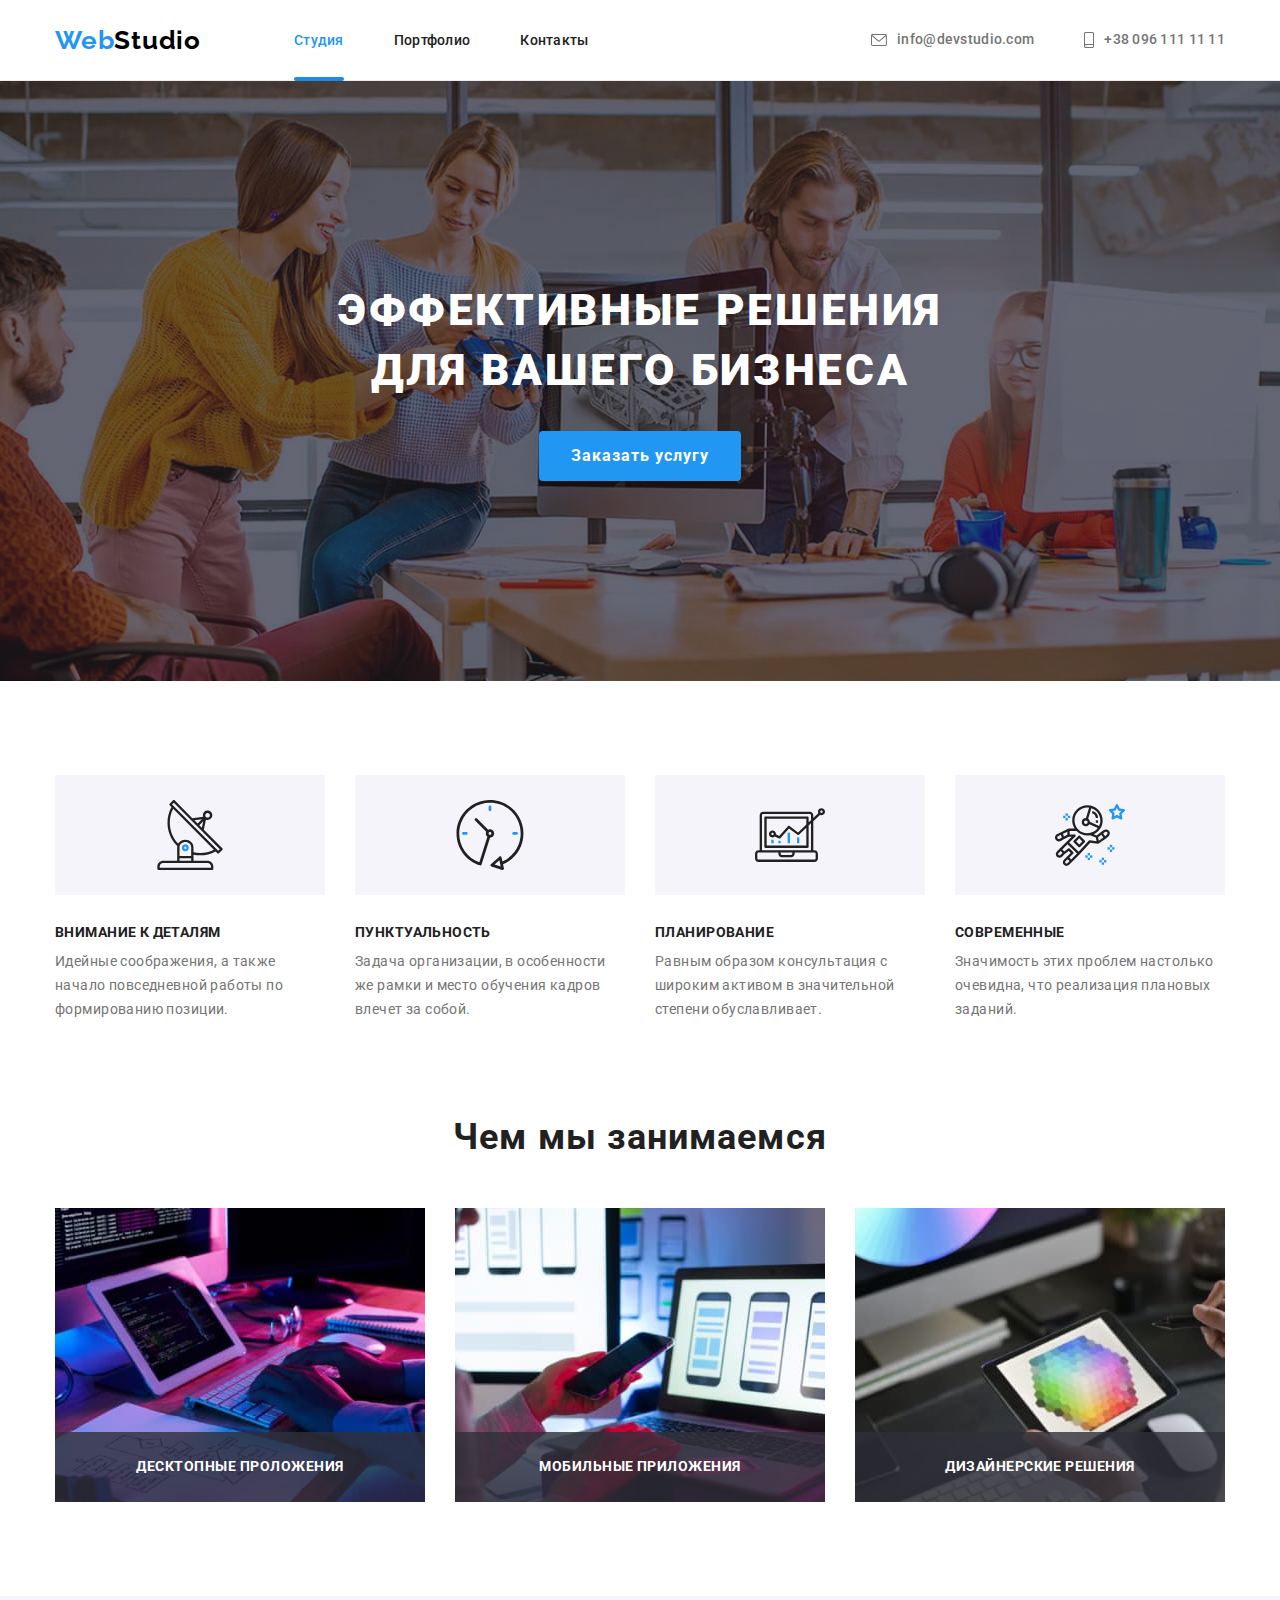
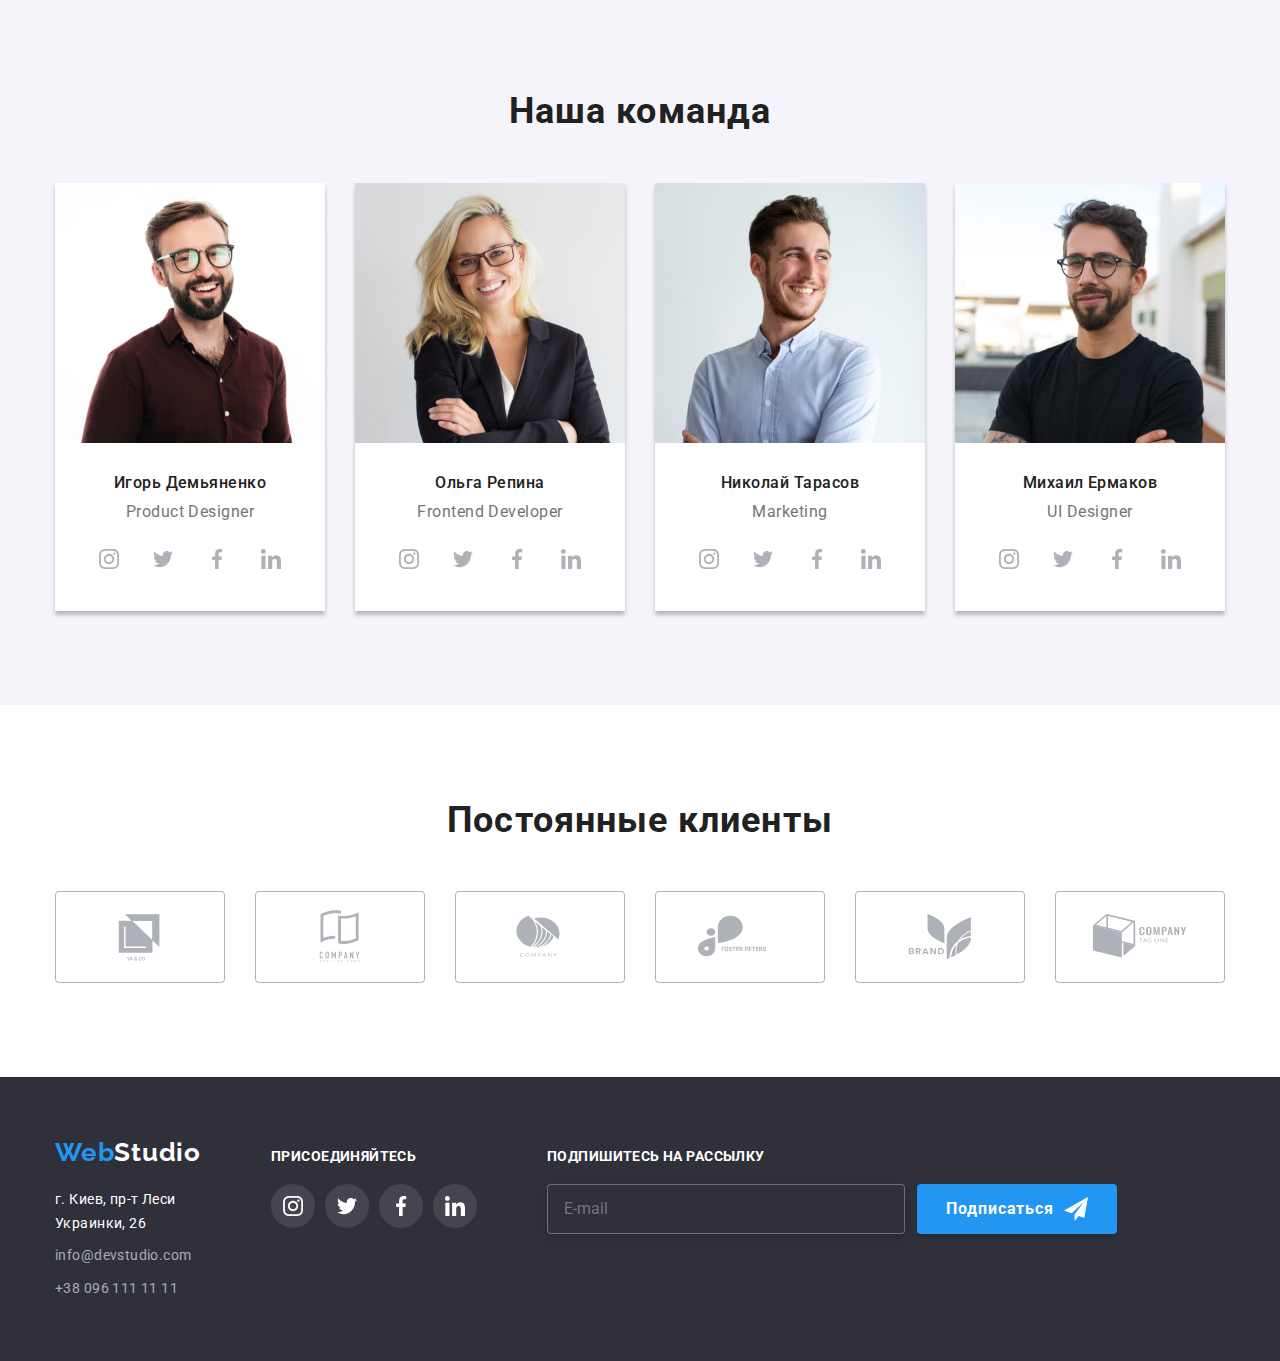
==== index.html @ 9cab1319 "HW06-prefinal" ====
<!DOCTYPE html>
<html lang="ru">

<head>
    <meta charset="UTF-8">
    <meta http-equiv="X-UA-Compatible" content="IE=edge">
    <meta name="viewport" content="width=device-width, initial-scale=1.0">
    <link href="https://fonts.googleapis.com/css2?family=Raleway:wght@700&family=Roboto:wght@400;500;700;900&display=swap"
        rel="stylesheet">
    <link rel="stylesheet" href="https://cdnjs.cloudflare.com/ajax/libs/modern-normalize/1.0.0/modern-normalize.min.css">
    <link rel="stylesheet" href="./css/styles.css">
    <title>WebStudio</title>
</head>

<body>
    <header class="header">
        <div class="container header-container">
            <nav class="navigation">
                <a class="logo link" href="/" lang="en">
                    Web<span class="logo-studio">Studio</span>
                </a>
                <ul class="nav-list list">
                    <li class="nav-list-item">
                        <a class="nav-list-link nav-list-link-active link transition" href="./index.html">Студия</a>
                        <!-- <div class="nav-list-active">                        
                        </div> -->
                    </li>
                    <li class="nav-list-item">
                        <a class="nav-list-link link transition" href="./portfolio.html">Портфолио</a>
                    </li>
                    <li class="nav-list-item">
                        <a class="nav-list-link link transition" href="">Контакты</a>
                    </li>
                </ul>
            </nav>
            <ul class="contact list">
                <li class="contact-mail">
                    <a class="contact-list-link link transition" href="mailto:info@devstudio.com">
                        <svg class="contact-icon" width="16" height="12">
                            <use href="./images/symbol-defs.svg#email"></use>
                        </svg>
                        info@devstudio.com
                    </a>
                </li>
                <li class="contact-number">
                    <a class="contact-list-link link transition" href="tel:+380961111111">
                        <svg class="contact-icon" width="10" height="16">
                            <use href="./images/symbol-defs.svg#smartphone"></use>
                        </svg>
                        +38 096 111 11 11
                    </a>
                </li>          
            </ul>
        </div>
    </header>

    <main>
        <section class="hero">
            <div class="container hero-container">
                    <h1 class="main-title">Эффективные решения <br> для вашего бизнеса</h1>
                    <button class="modal-button" data-modal-open type="button" >Заказать услугу</button>
                    <div class="backdrop is-hidden" data-modal>
                        <div class="modal">
                            <button class="modal-close-button" data-modal-close>
                                <svg class="modal-close-icon" width="11" height="11">
                                    <use href="./images/symbol-defs.svg#icon-close"></use>
                                </svg>
                            </button>
                            <form class="modal-form" name="modal">
                                <p class="modal-form-title">Оставьте свои данные, мы вам перезвоним</p>
                                <label class="modal-form-label" for="name">Имя
                                    <span class="modal-form-field">
                                        <input class="modal-form-input" type="text" name="name" id="name" required autofocus />
                                        <svg class="modal-form-field-icon" width="18" height="18">
                                            <use href="./images/symbol-defs.svg#icon-person-modal"></use>
                                        </svg>
                                    </span>
                                </label>
                                <label class="modal-form-label" for="tel">Телефон
                                    <span class="modal-form-field">
                                        <input class="modal-form-input" type="tel" name="tel" id="tel" required/>
                                        <svg class="modal-form-field-icon" width="18" height="18">
                                            <use href="./images/symbol-defs.svg#icon-phone-modal"></use>
                                        </svg>
                                    </span>
                                </label>
                                <label class="modal-form-label" for="">Почта
                                    <span class="modal-form-field">
                                        <input class="modal-form-input" type="email" name="email" id="" required/>
                                        <svg class="modal-form-field-icon" width="18" height="18">
                                            <use href="./images/symbol-defs.svg#icon-email-modal"></use>
                                        </svg>
                                    </span>
                                </label>
                                <label class="modal-form-label">Комментарий
                                    <span class="modal-form-field">
                                        <textarea class="modal-form-textarea" name="comment" placeholder="Введите текст"></textarea>
                                    </span>
                                </label>
                                
                                <div class="modal-form-policy">
                                    <input  class="modal-form-policy-input visually-hidden" type="checkbox" name="policy" id="policy-check" required/>
                                    <label class="modal-form-policy-label" for="policy-check">Соглашаюсь с рассылкой и принимаю&nbsp;<a href="">Условия договора</a></label>
                                </div>
                                <button type="submit" class="modal-form-button">Отправить</button>
                            </form>
                        </div>
                    </div>
            </div>
        </section>

        <section class="section">
            
            <div class="container"> 
                <h2 class="section-name visually-hidden">Преимущества студии</h2>
                <ul class="features-list list">
                    <li class="features-list-item">
                        <div class="features-img">
                            <svg width="70" height="70">
                                <use href="./images/symbol-defs.svg#antenna" ></use>
                            </svg>
                        </div>
                            <h3 class="features-list-title">Внимание к деталям</h3>
                            <p class="features-list-content">Идейные соображения, а также начало повседневной работы по формированию позиции.</p>
                        
                    </li>
                    <li class="features-list-item">
                        <div class="features-img">
                            <svg width="70" height="70">
                                <use href="./images/symbol-defs.svg#clock"></use>
                            </svg>
                        </div>
                            <h3 class="features-list-title">Пунктуальность</h3>
                            <p class="features-list-content">Задача организации, в особенности же рамки и место обучения кадров влечет за собой.</p>
                        
                    </li>
                    <li class="features-list-item">
                        <div class="features-img">
                            <svg width="70" height="70">
                                <use href="./images/symbol-defs.svg#diagram"></use>
                            </svg>
                        </div>
                            <h3 class="features-list-title">Планирование</h3>
                            <p class="features-list-content">Равным образом консультация с широким активом в значительной степени обуславливает.</p>
                        
                    </li>
                    <li class="features-list-item">
                        <div class="features-img">
                            <svg width="70" height="70">
                                <use href="./images/symbol-defs.svg#astronaut"></use>
                            </svg>
                        </div>
                            <h3 class="features-list-title">Современные</h3>
                            <p class="features-list-content">Значимость этих проблем настолько очевидна, что реализация плановых заданий.</p>
                        
                    </li>
                </ul>
            </div>
        </section>

        <section class="section benefits-section">
            <div class="container">
                <h2 class="section-name benefits">Чем мы занимаемся</h2>
                <ul class="benefits-list list">
                    <li>
                        <div class="benefits-thumb">
                            <img src="./images/webstudiocoding.jpg" alt="Десктопные проложения" width="370">
                            <div class="benefits-name">
                                <h3 class="benefits-name-description">Десктопные проложения</h3>
                            </div>
                        </div>
                    </li>
                    <li>
                        <div class="benefits-thumb">
                            <img src="./images/webstudiomobile.jpg" alt="Мобильные приложения" width="370">
                            <div class="benefits-name">
                                <h3 class="benefits-name-description">Мобильные приложения</h3>
                            </div>
                        </div>
                    </li>
                    <li>
                        <div class="benefits-thumb">
                            <img src="./images/webstudiocolors.jpg" alt="Дизайнерские решения" width="370">
                            <div class="benefits-name">
                                <h3 class="benefits-name-description">Дизайнерские решения</h3>
                            </div>
                        </div>
                    </li>
                </ul>
            </div>
        </section>

        <section class="section-secondary section">
            <div class="container">
                <h2 class="section-name team-name">Наша команда</h2>
                <ul class="team-list list">
                    <li class="team-list-item">
                        <img src="./images/img.jpg" alt="Игорь Демьяненко" width="270">
                        <div class="team-list-content">
                            <h3 class="team-list-name">Игорь Демьяненко</h3>
                            <p class="team-list-description" lang="en">Product Designer</p>
                            <ul class="social-list">
                                <li class="social-list-item">
                                    <a class="social-list-link" href="https://www.instagram.com">
                                        <svg class="social-list-icon" width="20" height="20">
                                            <use href="./images/symbol-defs.svg#instagram"></use>
                                        </svg>
                                    </a>
                                </li>
                                <li class="social-list-item">
                                    <a class="social-list-link" href="https://twitter.com">
                                        <svg class="social-list-icon" width="20" height="20">
                                            <use href="./images/symbol-defs.svg#twitter"></use>
                                        </svg>
                                    </a>
                                </li>
                                <li class="social-list-item">
                                    <a class="social-list-link" href="https://www.facebook.com/">
                                        <svg class="social-list-icon" width="20" height="20">
                                            <use href="./images/symbol-defs.svg#facebook"></use>
                                        </svg>
                                    </a>
                                </li>
                                <li class="social-list-item">
                                    <a class="social-list-link" href="https://linkedin.com">
                                        <svg class="social-list-icon" width="20" height="20">
                                            <use href="./images/symbol-defs.svg#linkedin"></use>
                                        </svg>
                                    </a>
                                </li>
                            </ul>
                        </div>
                    </li>
                    <li class="team-list-item">
                        <img src="./images/img2.jpg" alt="Ольга Репина" width="270">
                        <div class="team-list-content">
                            <h3 class="team-list-name">Ольга Репина</h3>
                            <p class="team-list-description" lang="en">Frontend Developer</p>
                            <ul class="social-list">
                                <li class="social-list-item">
                                    <a class="social-list-link" href="https://www.instagram.com">
                                        <svg class="social-list-icon" width="20" height="20">
                                            <use href="./images/symbol-defs.svg#instagram"></use>
                                        </svg>
                                    </a>
                                </li>
                                <li class="social-list-item">
                                    <a class="social-list-link" href="https://twitter.com">
                                        <svg class="social-list-icon" width="20" height="20">
                                            <use href="./images/symbol-defs.svg#twitter"></use>
                                        </svg>
                                    </a>
                                </li>
                                <li class="social-list-item">
                                    <a class="social-list-link" href="https://www.facebook.com/">
                                        <svg class="social-list-icon" width="20" height="20">
                                            <use href="./images/symbol-defs.svg#facebook"></use>
                                        </svg>
                                    </a>
                                </li>
                                <li class="social-list-item">
                                    <a class="social-list-link" href="https://linkedin.com">
                                        <svg class="social-list-icon" width="20" height="20">
                                            <use href="./images/symbol-defs.svg#linkedin"></use>
                                        </svg>
                                    </a>
                                </li>
                            </ul>
                        </div>
                    </li>
                    <li class="team-list-item">
                        <img src="./images/img3.jpg" alt="Николай Тарасов" width="270">
                        <div class="team-list-content">
                            <h3 class="team-list-name">Николай Тарасов</h3>
                            <p class="team-list-description" lang="en">Marketing</p>
                            <ul class="social-list">
                                <li class="social-list-item">
                                    <a class="social-list-link" href="https://www.instagram.com">
                                        <svg class="social-list-icon" width="20" height="20">
                                            <use href="./images/symbol-defs.svg#instagram"></use>
                                        </svg>
                                    </a>
                                </li>
                                <li class="social-list-item">
                                    <a class="social-list-link" href="https://twitter.com">
                                        <svg class="social-list-icon" width="20" height="20">
                                            <use href="./images/symbol-defs.svg#twitter"></use>
                                        </svg>
                                    </a>
                                </li>
                                <li class="social-list-item">
                                    <a class="social-list-link" href="https://www.facebook.com/">
                                        <svg class="social-list-icon" width="20" height="20">
                                            <use href="./images/symbol-defs.svg#facebook"></use>
                                        </svg>
                                    </a>
                                </li>
                                <li class="social-list-item">
                                    <a class="social-list-link" href="https://linkedin.com">
                                        <svg class="social-list-icon" width="20" height="20">
                                            <use href="./images/symbol-defs.svg#linkedin"></use>
                                        </svg>
                                    </a>
                                </li>
                            </ul>
                        </div>
                    </li>
                    <li class="team-list-item">
                        <img src="./images/img4.jpg" alt="Михаил Ермаков" width="270">
                        <div class="team-list-content">
                            <h3 class="team-list-name">Михаил Ермаков</h3>
                            <p class="team-list-description" lang="en">UI Designer</p>
                            <ul class="social-list">
                                <li class="social-list-item">
                                    <a class="social-list-link" href="https://www.instagram.com">
                                        <svg class="social-list-icon" width="20" height="20">
                                            <use href="./images/symbol-defs.svg#instagram"></use>
                                        </svg>
                                    </a>
                                </li>
                                <li class="social-list-item">
                                    <a class="social-list-link" href="https://twitter.com">
                                        <svg class="social-list-icon" width="20" height="20">
                                            <use href="./images/symbol-defs.svg#twitter"></use>
                                        </svg>
                                    </a>
                                </li>
                                <li class="social-list-item">
                                    <a class="social-list-link" href="https://www.facebook.com/">
                                        <svg class="social-list-icon" width="20" height="20">
                                            <use href="./images/symbol-defs.svg#facebook"></use>
                                        </svg>
                                    </a>
                                </li>
                                <li class="social-list-item">
                                    <a class="social-list-link" href="https://linkedin.com">
                                        <svg class="social-list-icon" width="20" height="20">
                                            <use href="./images/symbol-defs.svg#linkedin"></use>
                                        </svg>
                                    </a>
                                </li>
                            </ul>
                        </div>
                    </li>
                </ul>
            </div>
        </section>
        
        <section class="section clients-section">
            <div class="container">
            <h2 class="section-name">Постоянные клиенты</h2>
            <ul class="clients-list">
                <li class="client-list-item">
                    <a class="client-list-link" href="">
                        <svg class="client-list-icon" width="106" height="60">
                            <use href="./images/symbol-defs.svg#logo1"></use>
                        </svg>
                    </a>
                </li>
                <li class="client-list-item">
                    <a class="client-list-link" href="">
                        <svg class="client-list-icon" width="106" height="60">
                            <use href="./images/symbol-defs.svg#logo2"></use>
                        </svg>
                    </a>
                </li>
                <li class="client-list-item">
                    <a class="client-list-link" href="">
                        <svg class="client-list-icon" width="106" height="60">
                            <use href="./images/symbol-defs.svg#logo3"></use>
                        </svg>
                    </a>
                </li>
                <li class="client-list-item">
                    <a class="client-list-link" href="">
                        <svg class="client-list-icon" width="106" height="60">
                            <use href="./images/symbol-defs.svg#logo4"></use>
                        </svg>
                    </a>
                </li>
                <li class="client-list-item">
                    <a class="client-list-link" href="">
                        <svg class="client-list-icon" width="106" height="60">
                            <use href="./images/symbol-defs.svg#logo5"></use>
                        </svg>
                    </a>
                </li>
                <li class="client-list-item">
                    <a class="client-list-link" href="">
                        <svg class="client-list-icon" width="106" height="60">
                            <use href="./images/symbol-defs.svg#logo6"></use>
                        </svg>
                    </a>
                </li>
            </ul>
        </div>
        </section>
    </main>

    <footer class="footer">
        <div class="container footer-container">
            <div class="footer-address">
                <a class="logo link" href="/" lang="en">
                    Web<span class="logo-studio-footer">Studio</span>
                </a>
                <address>
                    <ul class="adress-list list">
                        <li class="adress-list-item">
                            <a class="adress-map link" href="https://goo.gl/maps/yVHB91Ff4ipXdXSTA">г. Киев, пр-т Леси Украинки, 26</a>
                        </li>
                        <li class="adress-list-item">
                            <a class="adress-mail link" href="mailto:info@devstudio.com">info@devstudio.com</a>
                        </li>
                        <li class="adress-list-item">
                            <a class="adress-number link" href="tel:+380961111111">+38 096 111 11 11</a>
                        </li>
                    </ul>
                </address>
            </div>
            <div class="footer-social">
                <h3 class="footer-social-list-name">Присоединяйтесь</h3>
                <ul class="footer-social-list">
                    <li class="footer-social-list-item">
                        <a class="footer-social-list-link" href="https://www.instagram.com">
                            <svg class="footer-social-list-icon" width="20" height="20">
                                <use href="./images/symbol-defs.svg#instagram"></use>
                            </svg>
                        </a>
                    </li>
                    <li class="footer-social-list-item">
                        <a class="footer-social-list-link" href="https://twitter.com">
                            <svg class="footer-social-list-icon" width="20" height="20">
                                <use href="./images/symbol-defs.svg#twitter"></use>
                            </svg>
                        </a>
                    </li>
                    <li class="footer-social-list-item">
                        <a class="footer-social-list-link" href="https://www.facebook.com/">
                            <svg class="footer-social-list-icon" width="20" height="20">
                                <use href="./images/symbol-defs.svg#facebook"></use>
                            </svg>
                        </a>
                    </li>
                    <li class="footer-social-list-item">
                        <a class="footer-social-list-link" href="https://linkedin.com">
                            <svg class="footer-social-list-icon" width="20" height="20">
                                <use href="./images/symbol-defs.svg#linkedin"></use>
                            </svg>
                        </a>
                    </li>
                </ul>
            </div>
            <div class="footer-subscribe">
                <h3 class="footer-subscribe-name">Подпишитесь на рассылку</h3>
                <form class="footer-subscribe-form">
                    <label class="footer-subscribe-label">
                        <input class="footer-subscribe-input" type="email" name="email" placeholder="E-mail">
                    </label>
                    <div class="footer-subscribe-button-div">
                        <button class="footer-subscribe-button" type="submit" class="footer-subscribe-button">  Подписаться
                            <svg class="footer-subscribe-button-icon" width="24" height="24">
                                <use href="./images/symbol-defs.svg#icon-send" width="24" height="24"></use>
                            </svg>
                        </button>
                    </div>
                </form>
            </div>
        </div>
    </footer>
    <script src="./js/modal.js"></script>
</body>

</html>
---- css/styles.css ----
:root {
  --main-color: #ffffff;
  --secondary-color: #2196f3;
  --background-footer: #2f303a;
  --background-section: #f5f4fa;
  --primary-text-color: #212121;
  --seconary-text-color: #757575;
  --icon-color: #afb1b8;
}



body {
  background-color: var(--main-color);
  font-family: Roboto, sans-serif;
}
.list {
  list-style: none;
 }
.link {
  text-decoration: none;
}

h1,
h2,
h3,
h4,
h5,
h6,
p {
  margin-top: 0;
  margin-bottom: 0;
}

ul,
ol {
  margin-top: 0;
  margin-bottom: 0;
  padding-left: 0;
}

img {
  display: block;
  max-width: 100%;
  height: auto;
}

address {
  font-style: normal;
}

.container {
  width: 1200px;
  padding-left: 15px;
  padding-right: 15px;
  margin-left: auto;
  margin-right: auto;
}

.transition {
  transition-property: color;
  transition-duration: 250ms;
  transition-timing-function: cubic-bezier(0.4, 0, 0.2, 1);
}


/* ======START HEADER========= */

.section {
  padding-top: 94px;
  padding-bottom: 94px;
}

.header {
  border-bottom: 1px solid #ececec;
}

.header a {
  /* padding-top: 32px;
  padding-bottom: 32px; */
  margin: 0;
  bottom:-1px
}

.header-container {
  display: flex;
  align-items: center;
  
  
}

.navigation {
  display: flex;
  align-items: center;
}

.nav-list {
  display: flex;
  align-items: center;
  margin-left: 93px;
}

.nav-list-item:not(:last-child) {
  margin-right: 50px;
}

.contact {
  display: flex;
  align-items: center;
  margin-left: auto;
}

.nav-list-link {
  position: relative;
  display: block;
  font-weight: 500;
  font-size: 14px;
  line-height: 1.14;
  letter-spacing: 0.02em;
  color: var(--primary-text-color);
  padding-bottom: 32px;
  padding-top: 32px;
  border: -1px;
}


.nav-list-item {
  position: relative;
  height: 100%;
}

/* .nav-list-link {
  position: relative;
  height: 100%;
  display: block;
} */




/* .nav-list-link:active::after {
  opacity: 1;
} */

/* .nav-list-active {
  position: absolute;
  content: "";
} */

/* .nav-list-active::after {
  position: absolute;
  bottom: 0;
  content: "";
  color: var(--secondary-color);
  width: 100%;
  height: 4px;

  display: flex;
  align-items: center;
  justify-content: center;
} */

.nav-list-link:hover,
.nav-list-link:focus
{
  color: var(--secondary-color);
}

.nav-list-link-active::after {
  position: absolute;
  content: "";
  display: block;
  width: 100%;
  height: 4px;
  background-color: #188ce8;
  bottom: 0;
  opacity: 1;
  border-radius: 2px;
 
}

.nav-list-link-active{
  color: var(--secondary-color);
}

.contact-number {
  margin-left: 50px;
}

.contact-list-link {
  display: flex;
  align-items: center;
  font-weight: 500;
  font-size: 14px;
  line-height: 1.14;
  letter-spacing: 0.02em;
  color: var(--seconary-text-color);
  /* transition-property: color;
  transition-duration: 250ms;
  transition-timing-function: cubic-bezier(0.4, 0, 0.2, 1); */
}
.contact-list-link:hover,
.contact-list-link:focus {
  color: var(--secondary-color);
}

.contact-icon {
  margin-right: 10px;
  fill: currentColor;
}


.logo {
  display: block;
  font-family: Raleway, sans-serif;
  font-weight: 700;
  font-size: 26px;
  line-height: 1.19;
  letter-spacing: 0.03em;
  color: var(--secondary-color);
}
.logo-studio {
  font-family: Raleway, sans-serif;
  font-weight: 700;
  font-size: 26px;
  line-height: 1.19;
  letter-spacing: 0.03em;
  color: #000000;
}

/* ========END HEADER========= */
/* =====START HERO======= */
.hero {
  background-image: linear-gradient(
      rgba(47, 48, 58, 0.4),
      rgba(47, 48, 58, 0.4)
    ),
    url(../images/bgimagehero-min.jpg);
  background-size: cover;
  background-color: var(--background-footer);
  padding-top: 200px;
  padding-bottom: 200px;
  max-width: 1600px;
  margin-left: auto;
  margin-right: auto;
  background-repeat: no-repeat;
  background-position: center;
}

.hero-container {
  display: flex;
  flex-direction: column;
  align-items: center;
}

.main-title {
  font-weight: 900;
  font-size: 44px;
  line-height: 1.36;
  text-align: center;
  letter-spacing: 0.06em;
  text-transform: uppercase;
  color: var(--main-color);
}

/* _____________MODAL_____ */

.modal-button {
  font-family: Roboto, sans-serif;
  font-weight: 700;
  font-size: 16px;
  line-height: 1.87;
  display: flex;
  align-items: center;
  text-align: center;
  letter-spacing: 0.06em;

  margin-top: 30px;
  padding: 10px 32px 10px 32px;
  min-width: 200px;

  color: var(--main-color);
  background: var(--secondary-color);
  box-shadow: 0px 4px 4px rgba(0, 0, 0, 0.15);
  border-style: hidden;
  border-radius: 4px;
  cursor: pointer;

  transition-property: background;
  transition-duration: 250ms;
  transition-timing-function: cubic-bezier(0.4, 0, 0.2, 1);
}

.modal-button:hover,
.modal-button:focus {
  background: #188ce8;
  box-shadow: 0px 4px 4px rgba(0, 0, 0, 0.15);
  border-radius: 4px;
}



.backdrop {
  position: fixed;
  top: 0;
  left: 0;
  width: 100%;
  height: 100%;
  background-color: rgba(0, 0, 0, 0.2);
  z-index: 99;

  transition: opacity 250ms cubic-bezier(0.4, 0, 0.2, 1),
  visibility 250ms cubic-bezier(0.4, 0, 0.2, 1);
 
}

.backdrop.is-hidden{
  opacity: 0;
  pointer-events: none;
  visibility: collapse;
}


.modal {
  position: absolute;
  width: 528px;
  height: 581px;
  left: 50%;
  top: 50%;
  transform: translate(-50%, -50%);
  padding: 40px;
  
  background-color: var(--main-color);
}

.modal-close-button {
  display: flex;
  align-items: center;
  justify-content: center;
  position: absolute;
  top: 8px;
  right: 8px;
  width: 30px;
  height: 30px;
  border-radius: 50%;
  border-style: solid;
  border-color: rgba(0, 0, 0, 0.1);
  background-color: transparent;
  cursor: pointer;
  fill
}

.modal-close-icon {
  position: absolute;
  fill: #000000;
  transition: fill 250ms cubic-bezier(0.4, 0, 0.2, 1);
}

.modal-close-button:hover .modal-close-icon{
  fill: #2196F3;
}


.modal-form{
  width: 100%;
  display: flex;
  flex-direction: column;
  
 
  /* margin:0; */
}

.modal-form-title{
  margin-top: 0;
  margin-bottom: 12px;
  font-weight: 700;
  font-size: 20px;
  line-height: 1.15;
  text-align: center;
  letter-spacing: 0.03em;
}

.modal-form-label{

  font-weight: 400;
  font-size: 12px;
  line-height: 1.17;
  letter-spacing: 0.01em;
  margin: 0;
  padding: 0;
  color: var(--seconary-text-color);
}


.modal-form-policy{
  display: flex;
  align-items: center;
  justify-content: center;
}



.modal-form-policy-label::before{
  content: '';
  display: inline-block;
  width: 16px;
  height: 15px;
  outline: solid;
  cursor: pointer;
  margin-right: 10px;
}

.modal-form-input{
  width: 100%;
  height: 40px;
  padding: 11px 12px;
  margin-top: 4px;
  padding-left: 42px;

  border: 1px solid rgba(33, 33, 33, 0.2);
  border-radius: 4px;
  transition: border-color 250ms cubic-bezier(0.4, 0, 0.2, 1);
}

.modal-form-input:focus{
  outline: none;
  border-color: #2196f3;
  
}

.modal-form-input:focus + .modal-form-field-icon{
  /* background-color: #2196f3; */
  fill: #2196f3;
}

.modal-form-policy-input:focus + .modal-form-policy-label::before{
  outline: 1px solid #2196f3;
  
}

.modal-form-textarea:focus{
  outline: none;
  border-color: #2196f3;
}

.modal-form-field{
  /* margin-bottom: 10px; */
  display: block;
  position: relative;
}

.modal-form-label{
  margin-bottom: 10px;
}

.modal-form-field-icon{
  position: absolute;
  top: 50%;
  left: 12px;
  transform: translateY(-50%) ;

  transition: fill 250ms cubic-bezier(0.4, 0, 0.2, 1);
}

/* .modal-form-comment{
  margin-bottom: 20px;
  
  padding: 0;
} */

.modal-form-policy{

padding: 0;
margin-bottom: 30px;
margin-top: 10px;

}

.modal-form-policy-label {
  display: flex;
  align-items: center;
  font-weight: 400;
  font-size: 14px;
  line-height: 1.71;
  letter-spacing: 0.03em;
  
  color: var(--seconary-text-color);
}

.modal-form-policy-label::before {
  content: '';
  display: inline-block;
  width: 16px;
  height: 15px;
  outline: none;
  cursor: pointer;
  margin-right: 10px;
  background-image: url('../images/Vector_chkbox.svg');
  transition: background-image 250ms cubic-bezier(0.4, 0, 0.2, 1);
}

.modal-form-policy-input{
  margin-right: 7px;

}

.modal-form-policy-input:checked + .modal-form-policy-label::before{
  background-image: url('../images/icon\ check.svg');
  /* background-color: #444444; */
}

.modal-form-button{
  display: block;
  margin: 0 auto;
  width: 200px;
  height: 50px;
  color: var(--main-color);
  background-color: #2196F3;
  border: 0;
  border-radius: 4px;
  cursor: pointer;
  transition: background-color 250ms cubic-bezier(0.4, 0, 0.2, 1),
  box-shadow 250ms cubic-bezier(0.4, 0, 0.2, 1);
}

.modal-form-button:hover,
.modal-form-button:focus{
  background-color: #188CE8;
  box-shadow: 0px 4px 4px rgba(0, 0, 0, 0.15);
  border-radius: 4px;
}


.modal-form-textarea{
resize: none;
width: 100%;
height: 120px;
margin-top: 4px;
padding: 12px 16px;
font-weight: 400;
font-size: 14px;
line-height: 1.14;
letter-spacing: 0.01em;


border: 1px solid rgba(33, 33, 33, 0.2);
border-radius: 4px;

color: var(--primary-text-color);

transition: border-color 250ms cubic-bezier(0.4, 0, 0.2, 1);
 }

/* .modal-form-field{
  display: flex;
  flex-direction: column;
} */

/* ======ENd HERO===== */

/* ==1 SECTION=== */

.visually-hidden {
  position: absolute;
  width: 1px;
  height: 1px;
  margin: -1px;
  border: 0;
  padding: 0;
  white-space: nowrap;
  clip-path: inset(100%);
  clip: rect(0 0 0 0);
  overflow: hidden;
}

.section-name {
  font-weight: 700;
  font-size: 36px;
  line-height: 1.17;
  text-align: center;
  letter-spacing: 0.03em;
  color: var(--primary-text-color);
  margin-bottom: 50px;
}

.features-list-title {
  font-weight: 700;
  font-size: 14px;
  line-height: 1.14;
  letter-spacing: 0.03em;
  text-transform: uppercase;
  color: var(--primary-text-color);
}

.features-list-content {
  font-size: 14px;
  line-height: 1.71;
  letter-spacing: 0.03em;
  color: var(--seconary-text-color);
}

.features-list {
  display: flex;
  align-items: stretch;
}

.features-list-title {
  margin-bottom: 10px;
}

.features-list-item {
  width: 270px;
}

.features-list-item:not(:last-child) {
  margin-right: 30px;
}

.features-img {
  width: 270px;
  height: 120px;
  background-color: var(--background-section);
  display: flex;
  align-items: center;
  justify-content: center;
  margin-bottom: 30px;
}

/* ===2 SECTION=== */

.benefits-section {
  padding-top: 0;
}

.benefits {
  margin-bottom: 50px;
}

.benefits-list {
  display: flex;
  align-items: center;

  justify-content: space-between;
}
.benefits-list:not(:last-child) {
  margin-right: 30px;
}

.benefits-thumb {
  position: relative;
  /* display: block; */
}

.benefits-name {
  display: flex;
  align-items: center;
  justify-content: center;
  position: absolute;
  content: "";
  bottom: 0;
  width: 100%;
  height: 70px;

  /* font-weight: 700;
  font-size: 14px;
  line-height: 1.14; */
  letter-spacing: 0.03em;
  text-transform: uppercase;
  color: var(--main-color);
  background-color: rgba(47, 48, 58, 0.8);
}

.benefits-name h3{
  font-weight: 700;
  font-size: 14px;
  line-height: 1.14;
}

/* =====3 section==== */

.section-secondary {
  background-color: var(--background-section);
}

.team-list-content {
  padding-top: 30px;
  padding-bottom: 30px;
}

.team-list-name {
  font-weight: 500;
  font-size: 16px;
  line-height: 1.19;
  text-align: center;
  letter-spacing: 0.03em;
  margin-bottom: 10px;
  color: var(--primary-text-color);
}
.team-list-description {
  font-size: 16px;
  line-height: 1.19;
  text-align: center;
  letter-spacing: 0.03em;
  color: var(--seconary-text-color);
}

.team-name {
  margin-bottom: 50px;
}

.team-list {
  display: flex;
  flex-wrap: wrap;
}

.team-list-item {
  background-color: var(--main-color);
  /* padding-top: 30px;
  padding-bottom: 30px; */
  box-shadow: 0px 4px 4px rgba(0, 0, 0, 0.25);
}

.team-list-item:not(:last-child) {
  margin-right: 30px;
}

.social-list {
  list-style: none;
  display: flex;
  justify-content: center;
  margin-top: 16px;
}

.social-list-item:not(:last-child) {
  margin-right: 10px;
}

.social-list-link {
  display: flex;
  align-items: center;
  justify-content: center;
  width: 44px;
  height: 44px;
  border-radius: 50%;
  background-color: var(--main-color);

  transition-property: background-color;
  transition-duration: 250ms;
  transition-timing-function: cubic-bezier(0.4, 0, 0.2, 1);
}

.social-list-link:hover,
.social-list-link:focus {
  background-color: var(--secondary-color);
}

.social-list-link:hover .social-list-icon,
.social-list-link:focus .social-list-icon {
  fill: var(--main-color);
}

.social-list-icon {
  fill: var(--icon-color);
  transition: fill 250ms cubic-bezier(0.4, 0, 0.2, 1)
}

/* ===clients section=== */

.clients-list {
  display: flex;
  align-items: center;
  justify-content: center;
  list-style: none;
}

.client-list-item {
  display: flex;
  align-items: center;
  justify-content: center;
  /* margin-right: 30px; */
}

.client-list-item:not(:last-child) {
  margin-right: 30px;
}

.client-list-link {
  display: flex;
  align-items: center;
  justify-content: center;
  border: 1px solid var(--icon-color);
  border-radius: 4px;
  width: 170px;
  height: 92px;
  /* transition-property: border-color;
  transition-duration: 250ms;
  transition-timing-function: cubic-bezier(0.4, 0, 0.2, 1); */
  transition: border-color 250ms cubic-bezier(0.4, 0, 0.2, 1),
    fill 250ms cubic-bezier(0.4, 0, 0.2, 1);
}



.client-list-link:hover,
.client-list-link:focus {
  border-color: var(--secondary-color);
}

.client-list-link:hover .client-list-icon,
.client-list-link:focus .client-list-icon {
  fill: var(--secondary-color);
}

.client-list-icon {
  fill: var(--icon-color);
  transition: fill 250ms cubic-bezier(0.4, 0, 0.2, 1)
}

/* =====footer==== */

.footer {
  width: 100%;
  background: var(--background-footer);
  padding-top: 60px;
  padding-bottom: 60px;
}

.footer-address{
  margin-right: 70px;
}

.logo-studio-footer {
  color: var(--main-color);
}

.adress-list .link:hover,
.adress-list .link:focus {
  color: var(--secondary-color);
}

.adress-map {
  font-size: 14px;
  line-height: 1.71;
  letter-spacing: 0.03em;
  color: var(--main-color);
}

.adress-mail,
.adress-number {
  font-size: 14px;
  line-height: 1.71;
  letter-spacing: 0.03em;
  color: rgba(255, 255, 255, 0.6);
}

.adress-list-item:not(:last-child) {
  margin-bottom: 9px;
}

.footer .logo {
  margin-bottom: 20px;
}

.footer-social {
  margin-right: 70px;
}

.footer-social-list {
  display: flex;
  align-items: center;
  justify-content: flex-start;
  list-style: none;
}

.footer-container {
  display: flex;
  align-items: baseline;
}

.footer-social-list-name {
  text-transform: ;
  color: var(--main-color);
  margin-bottom: 20px;
  font-size: 14px;
  line-height: 16px;
  letter-spacing: 0.03em;
  text-transform: uppercase;
}

.footer-social-list-item:not(:last-child) {
  margin-right: 10px;
}

.footer-social-list-link {
  display: flex;
  align-items: center;
  justify-content: center;
  width: 44px;
  height: 44px;
  border-radius: 50%;
  background-color: rgba(255, 255, 255, 0.1);
  transition-property: background-color;
  transition-duration: 250ms;
  transition-timing-function: cubic-bezier(0.4, 0, 0.2, 1);
}

.footer-social-list-link:hover,
.footer-social-list-link:focus {
  background-color: var(--secondary-color);
}

.footer-social-list-link:hover .social-list-icon,
.footer-social-list-link:focus .social-list-icon {
  fill: var(--main-color);
}

.footer-social-list-icon {
  fill: var(--main-color);
}


.footer-subscribe{
  margin-right: 215px;
  width: 570px;
  height: 86px;
}

.footer-subscribe-form{
  display: flex;
  justify-content: space-evenly;
  
  /* margin-left: auto; */
  
}

.footer-subscribe-name{
  color: var(--main-color);
  margin-bottom: 20px;
  font-size: 14px;
  line-height: 16px;
  letter-spacing: 0.03em;
  text-transform: uppercase;
}

.footer-subscribe-label{
  margin-right: 12px;
  padding: 0;
}

.footer-subscribe-input{
  width: 358px;
  height: 50px;
  margin: 0;
  padding: 15px 16px;
  color: var(--main-color);
  background-color: #2F303A;

  border: 1px solid rgba(255, 255, 255, 0.3);
  box-sizing: border-box;
  filter: drop-shadow(0px 4px 4px rgba(0, 0, 0, 0.15));
  border-radius: 4px;
}

/* .footer-subscribe-button-div{
position: relative;
} */



.footer-subscribe-button-icon{
/* position: absolute; */

  fill: #ffffff;
  margin-left: 10px;
}

.footer-subscribe-button{
 
  display: flex;
  justify-content: center;
  width: 200px;
  height: 50px;
  background: #2196F3;
  box-shadow: 0px 4px 4px rgba(0, 0, 0, 0.15);
  border-radius: 4px;
  color: var(--main-color);
  border: none;
  font-weight: 700;
  font-size: 16px;
  line-height: 1.88;
  /* identical to box height, or 188% */
  
  display: flex;
  align-items: center;
  justify-content: center;
  letter-spacing: 0.06em;
}

/* ====portfolio main==== */

.projects-list-button {
  font-weight: 500;
  font-size: 16px;
  line-height: 1.62;
  cursor: pointer;
  text-align: center;
  letter-spacing: 0.03em;

  padding: 6px 22px 6px 22px;

  /* transition-property: color;
  transition-duration: 250ms;
  transition-timing-function: cubic-bezier(0.4, 0, 0.2, 1); */

  transition: color 250ms cubic-bezier(0.4, 0, 0.2, 1),
    background-color 250ms cubic-bezier(0.4, 0, 0.2, 1),
    box-shadow 250ms cubic-bezier(0.4, 0, 0.2, 1);

  border-style: hidden;
  border-radius: 4px;
  color: var(--primary-text-color);
}

.projects-list-button:active,
.projects-list-button:hover,
.projects-list-button:focus {
  color: var(--main-color);
  background-color: var(--secondary-color);
  box-shadow: 0px 4px 4px rgba(0, 0, 0, 0.25);
}

.portfolio-projects-link {
  display: block;
  position: relative;
}

.portfolio-projects-title {
  font-weight: 700;
  font-size: 18px;
  line-height: 2;
  letter-spacing: 0.06em;
  color: var(--primary-text-color);
}

.portfolio-projects-description {
  font-weight: 400;
  font-size: 16px;
  line-height: 1.87;
  letter-spacing: 0.03em;
  color: var(--seconary-text-color);
}

.portfolio-projects-thumb {
  position: relative;
  display: inline-block;
  overflow: hidden;
}

.portfolio-projects-overlay {
  display: inline-block;
  content: "";
  position: absolute;
  bottom: 0;
  left: 0;
  width: 100%;
  height: 100%;
  background-color: rgba(33, 150, 243, 0.9);
  color: var(--main-color);
  font-size: 18px;
  line-height: 1.56;
  /* or 156% */
  letter-spacing: 0.03em;
  opacity: 1;
  transition: transform 250ms cubic-bezier(0.4, 0, 0.2, 1);
  transform: translateY(100%);
  padding: 63px 24px;
}

.portfolio-projects-link:hover .portfolio-projects-overlay {
  transform: translateY(0);
}

.portfolio-projects-link:focus .portfolio-projects-overlay {
  transform: translateY(0);
}

.portfolio-projects-link:hover,
.portfolio-projects-link:focus {
  box-shadow: 0px 4px 4px rgba(0, 0, 0, 0.25);
  transition: box-shadow 250ms cubic-bezier(0.4, 0, 0.2, 1);
}

.projects-list {
  display: flex;
  align-items: center;
  justify-content: center;
  margin-bottom: 50px;
}

.projects-list-item:not(:last-child) {
  margin-right: 8px;
}

.portfolio-projects {
  display: flex;
  align-items: center;
  flex-wrap: wrap;
  margin: -15px;
}

.portfolio-projects-item {
  margin: 15px;
  flex-flow: calc((100%-90px) / 3);
}

.portfolio-projects-content {
  border: 1px solid #eeeeee;
  border-top: none;
  padding: 20px 24px;
}

.portfolio-projects-title {
  margin-bottom: 4px;
}
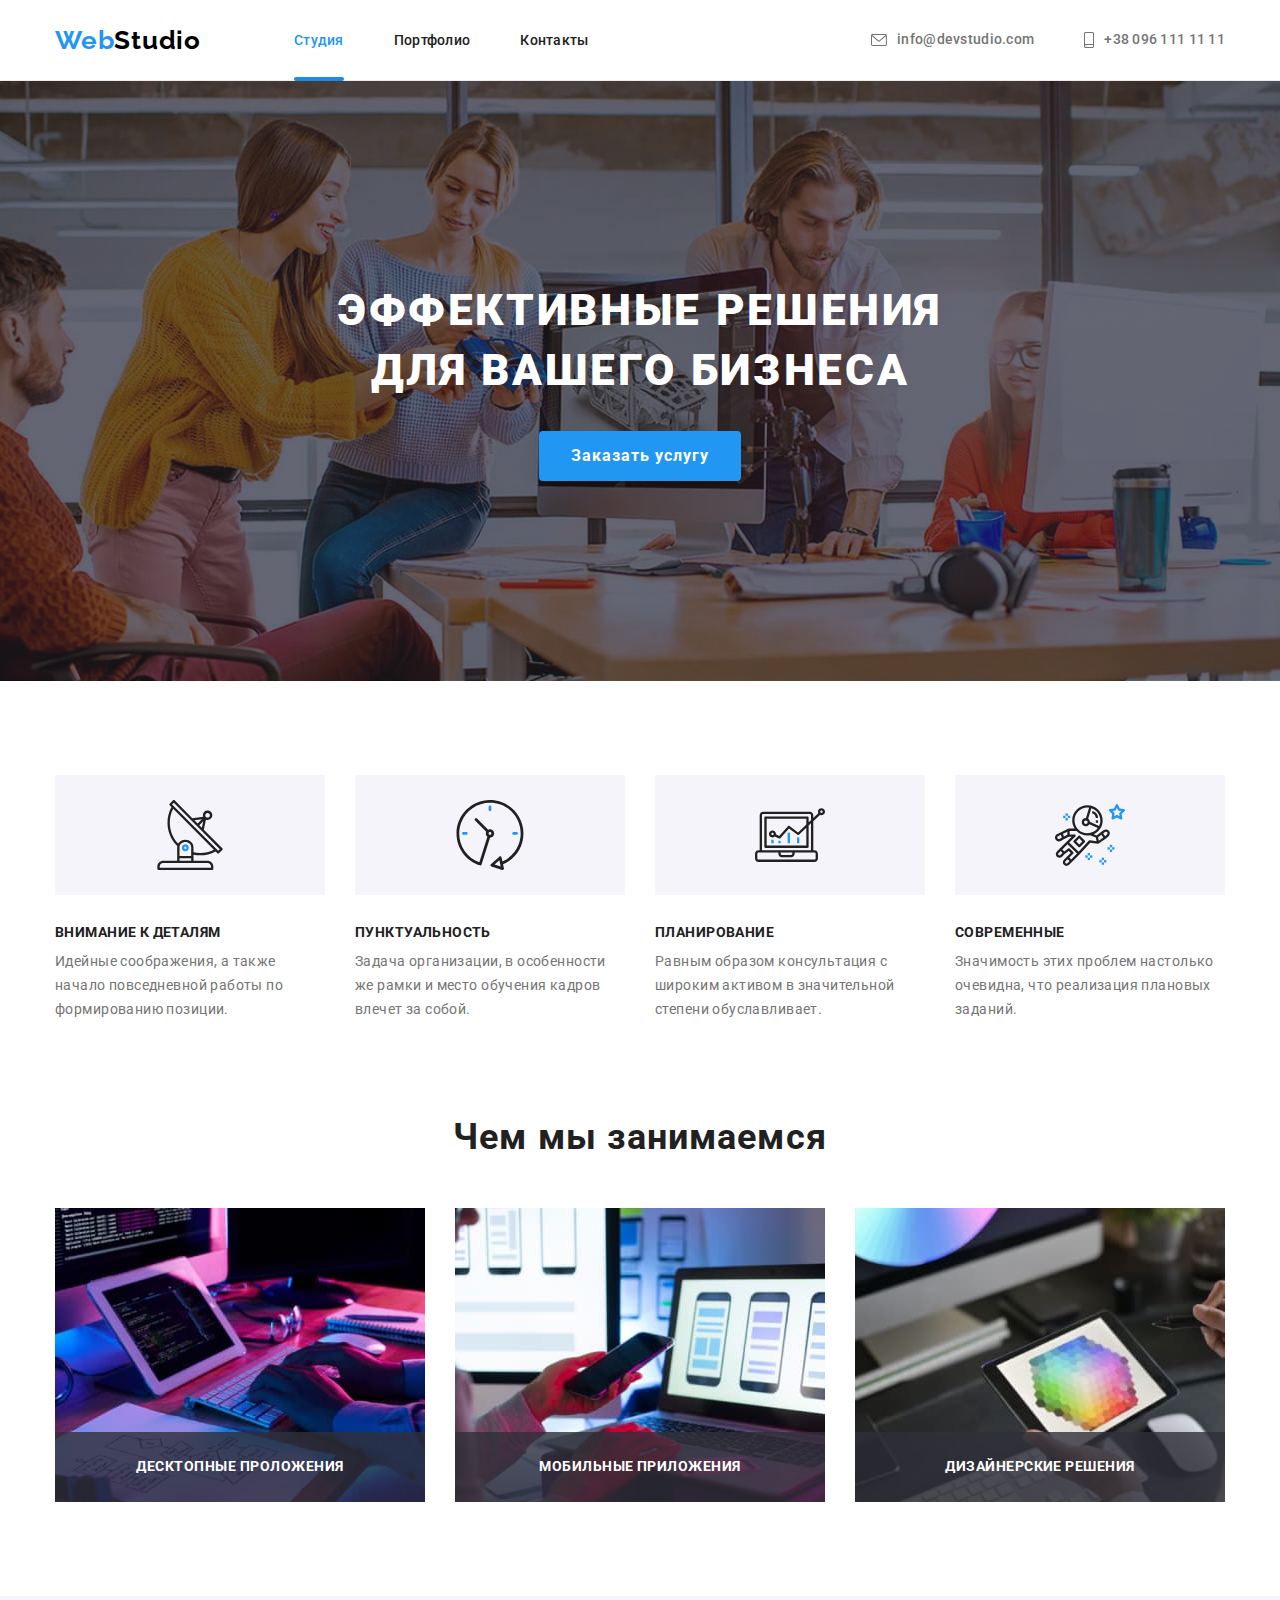
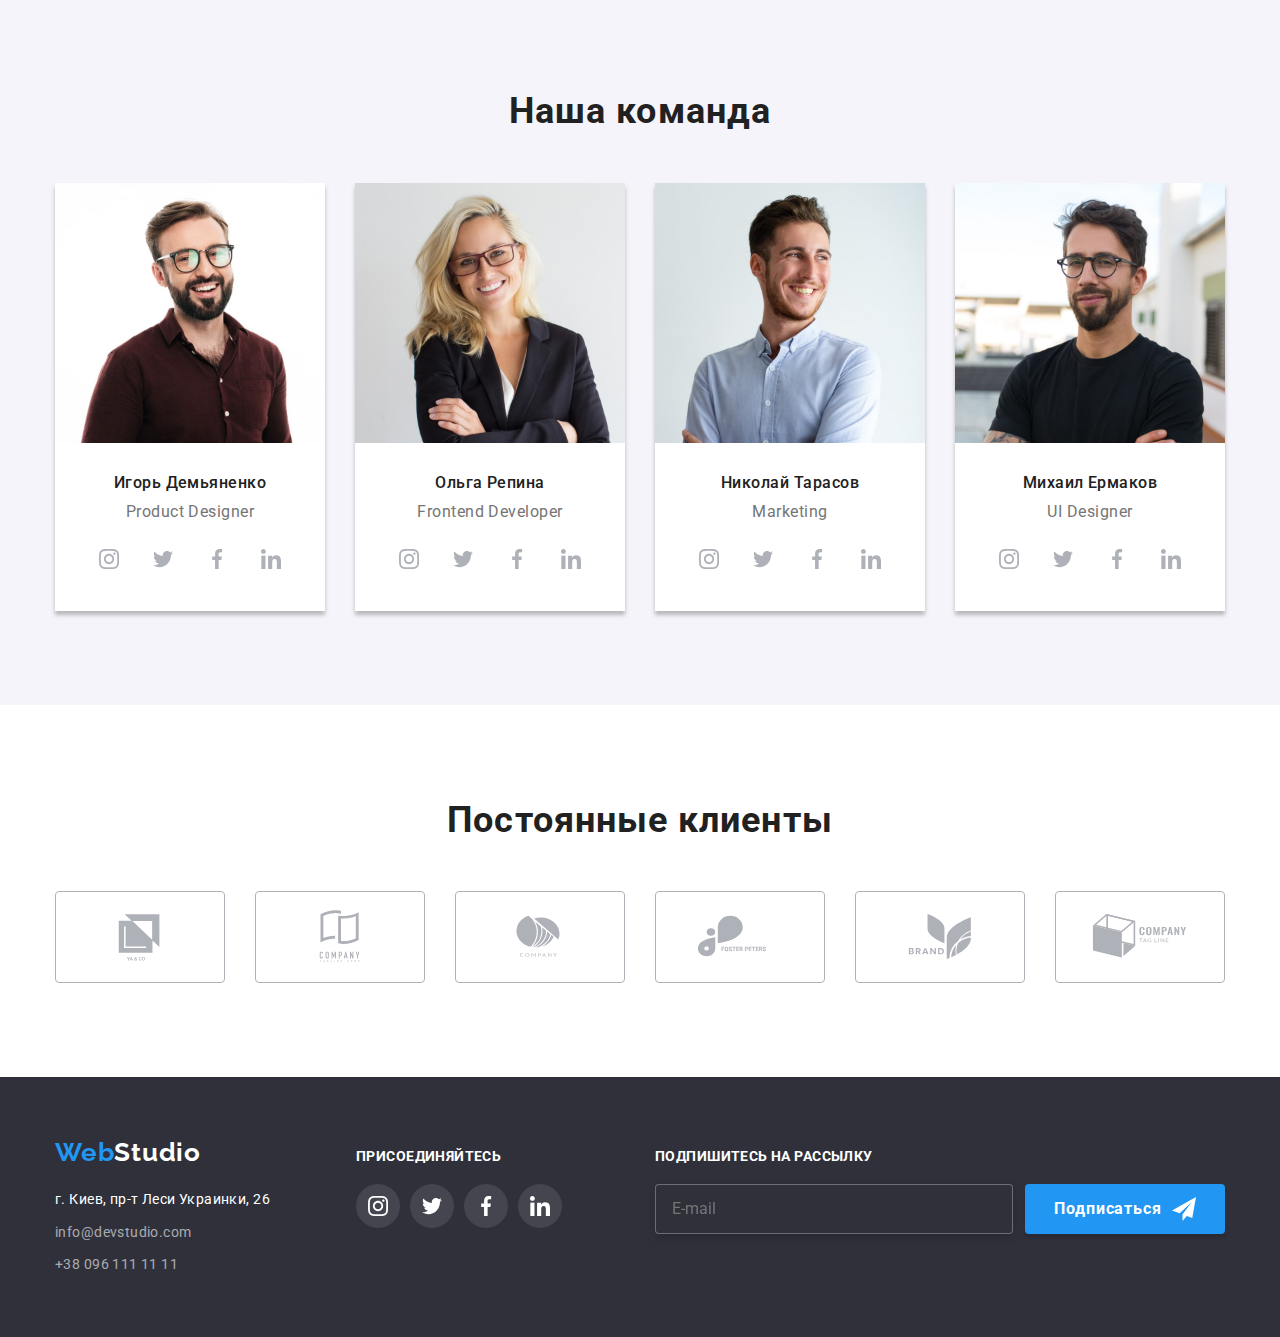
==== commit b1afe0a8: "HW06-final" ====
--- a/index.html
+++ b/index.html
@@ -84,9 +84,9 @@
                                         </svg>
                                     </span>
                                 </label>
-                                <label class="modal-form-label" for="">Почта
+                                <label class="modal-form-label" for="email">Почта
                                     <span class="modal-form-field">
-                                        <input class="modal-form-input" type="email" name="email" id="" required/>
+                                        <input class="modal-form-input" type="email" name="email" id="email" required/>
                                         <svg class="modal-form-field-icon" width="18" height="18">
                                             <use href="./images/symbol-defs.svg#icon-email-modal"></use>
                                         </svg>
@@ -454,7 +454,7 @@
                 <h3 class="footer-subscribe-name">Подпишитесь на рассылку</h3>
                 <form class="footer-subscribe-form">
                     <label class="footer-subscribe-label">
-                        <input class="footer-subscribe-input" type="email" name="email" placeholder="E-mail">
+                        <input class="footer-subscribe-input" type="email" name="email" placeholder="E-mail" required>
                     </label>
                     <div class="footer-subscribe-button-div">
                         <button class="footer-subscribe-button" type="submit" class="footer-subscribe-button">  Подписаться
--- a/css/styles.css
+++ b/css/styles.css
@@ -386,16 +386,22 @@
   font-size: 12px;
   line-height: 1.17;
   letter-spacing: 0.01em;
-  margin: 0;
+  /* margin-bottom: 10px; */
   padding: 0;
   color: var(--seconary-text-color);
 }
 
+.modal-form-label:not(:last-of-type) {
+  margin-bottom: 10px;
+}
 
 .modal-form-policy{
   display: flex;
   align-items: center;
   justify-content: center;
+  padding: 0;
+  margin-bottom: 30px;
+  margin-top: 20px;
 }
 
 
@@ -414,7 +420,7 @@
   width: 100%;
   height: 40px;
   padding: 11px 12px;
-  margin-top: 4px;
+
   padding-left: 42px;
 
   border: 1px solid rgba(33, 33, 33, 0.2);
@@ -447,11 +453,16 @@
   /* margin-bottom: 10px; */
   display: block;
   position: relative;
-}
-
-.modal-form-label{
+  margin-top: 4px;
+  /* margin-bottom: 10px; */
+
+}
+
+
+
+/* .modal-form-label{
   margin-bottom: 10px;
-}
+} */
 
 .modal-form-field-icon{
   position: absolute;
@@ -468,13 +479,7 @@
   padding: 0;
 } */
 
-.modal-form-policy{
-
-padding: 0;
-margin-bottom: 30px;
-margin-top: 10px;
-
-}
+
 
 .modal-form-policy-label {
   display: flex;
@@ -532,10 +537,10 @@
 
 
 .modal-form-textarea{
+  display: block;
 resize: none;
 width: 100%;
 height: 120px;
-margin-top: 4px;
 padding: 12px 16px;
 font-weight: 400;
 font-size: 14px;
@@ -826,6 +831,7 @@
 }
 
 .footer-address{
+  flex-grow: 1;
   margin-right: 70px;
 }
 
@@ -862,7 +868,7 @@
 }
 
 .footer-social {
-  margin-right: 70px;
+  margin-right: 93px;
 }
 
 .footer-social-list {
@@ -919,11 +925,11 @@
 }
 
 
-.footer-subscribe{
+/* .footer-subscribe{
   margin-right: 215px;
   width: 570px;
   height: 86px;
-}
+} */
 
 .footer-subscribe-form{
   display: flex;
